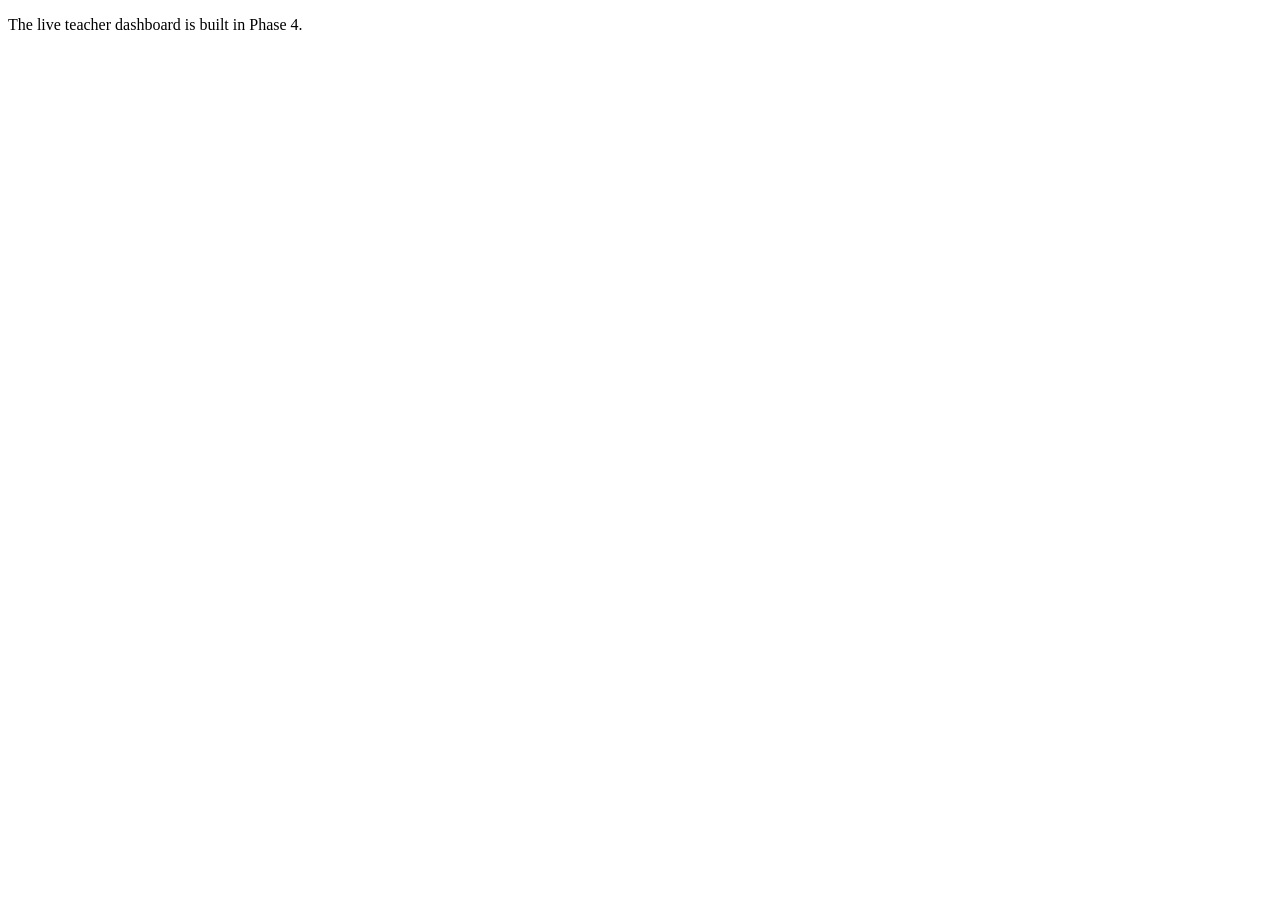
==== teacher/index.html @ 0dc0fe8e "Phase 0: port the Round 2 prototype into app/ and serve it with FastAPI Rules, paths and plan move t" ====
<!doctype html>
<html lang="en">
<head>
<meta charset="utf-8">
<meta name="viewport" content="width=device-width, initial-scale=1">
<title>OpenPath teacher view</title>
</head>
<body>
<p>The live teacher dashboard is built in Phase 4.</p>
</body>
</html>
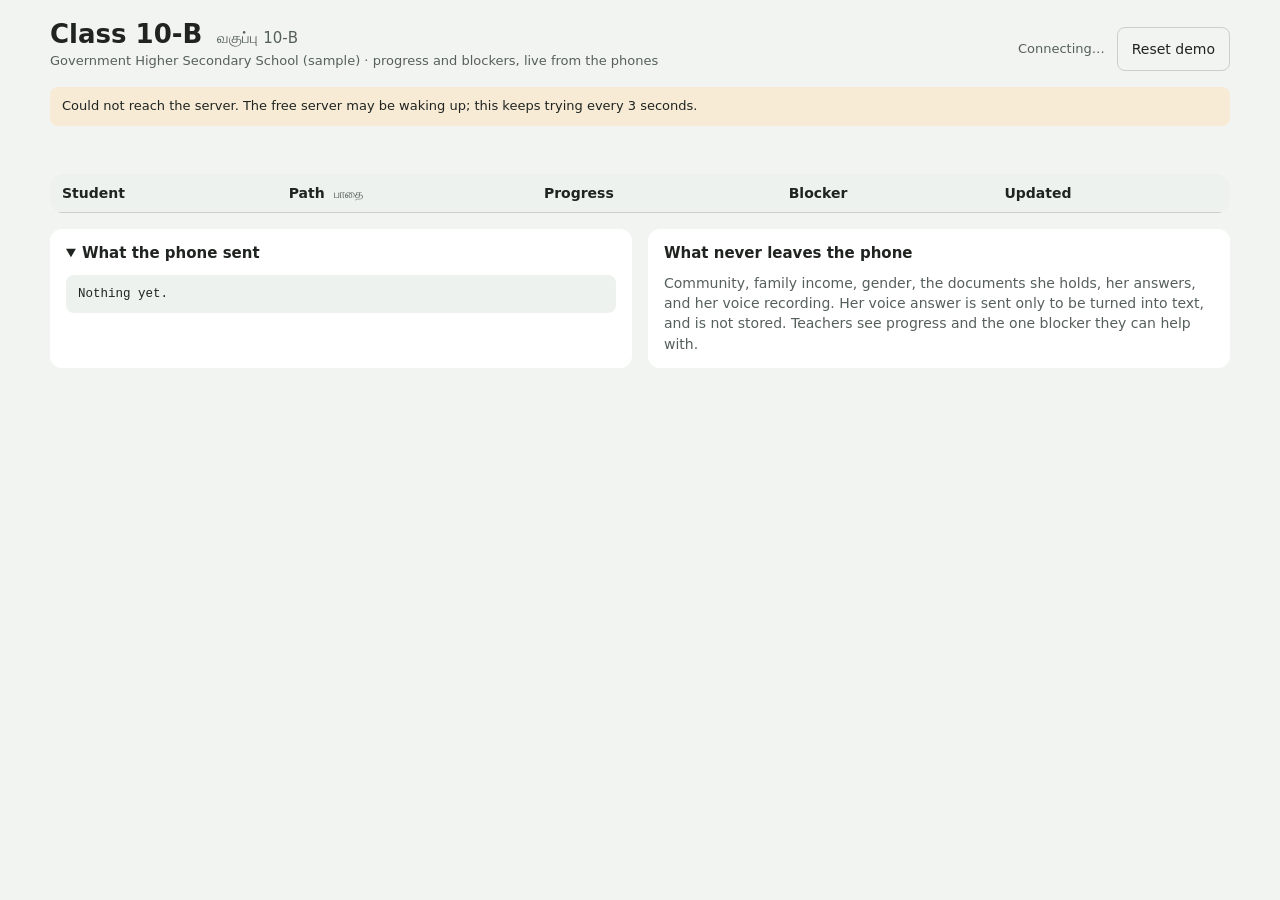
==== commit 84d366f0: "Phase 4: offline sync queue and the live teacher dashboard The phone queues progress snapshots (step" ====
--- a/teacher/index.html
+++ b/teacher/index.html
@@ -4,8 +4,42 @@
 <meta charset="utf-8">
 <meta name="viewport" content="width=device-width, initial-scale=1">
 <title>OpenPath teacher view</title>
+<meta name="description" content="Class 10-B progress, live from the students' phones. No community, income or gender.">
+<link rel="icon" href="/icons/icon-192.png" type="image/png">
+<link rel="stylesheet" href="teacher.css">
+<script src="teacher.js" defer></script>
 </head>
 <body>
-<p>The live teacher dashboard is built in Phase 4.</p>
+<main class="wrap">
+  <header class="head">
+    <div>
+      <h1>Class 10-B <span class="ta">வகுப்பு 10-B</span></h1>
+      <p class="note" id="school">Government Higher Secondary School (sample) · progress and blockers, live from the phones</p>
+    </div>
+    <div class="actions">
+      <span class="note" id="updated" aria-live="polite">Connecting…</span>
+      <button class="btn quiet" id="reset" type="button">Reset demo</button>
+    </div>
+  </header>
+  <p class="notice" id="notice" hidden></p>
+  <section class="figs" id="figs" aria-label="Summary"></section>
+  <p class="help" id="help"></p>
+  <div class="tbl-wrap">
+    <table>
+      <thead><tr><th>Student</th><th>Path <span class="ta">பாதை</span></th><th>Progress</th><th>Blocker</th><th>Updated</th></tr></thead>
+      <tbody id="rows"></tbody>
+    </table>
+  </div>
+  <section class="cols">
+    <details class="box" id="sent" open>
+      <summary>What the phone sent</summary>
+      <pre id="lastEvent">Nothing yet.</pre>
+    </details>
+    <div class="box">
+      <p class="box-h">What never leaves the phone</p>
+      <p class="never">Community, family income, gender, the documents she holds, her answers, and her voice recording. Her voice answer is sent only to be turned into text, and is not stored. Teachers see progress and the one blocker they can help with.</p>
+    </div>
+  </section>
+</main>
 </body>
 </html>
--- a/teacher/teacher.css
+++ b/teacher/teacher.css
@@ -0,0 +1,49 @@
+/* Teacher dashboard: the student app's tokens and flat look. */
+:root{
+  --bg:#f2f4f2; --surface:#ffffff; --ink:#1f2421; --muted:#56605b; --line:#c9d0cb; --tint:#eef2ef;
+  --green:#1e6b52; --on-green:#ffffff; --green-tint:#ddebe4; --ochre:#94580b; --ochre-tint:#f8ebd6; --no:#7f8682;
+  --font-ui:"Noto Sans Tamil","Nirmala UI","Latha","Segoe UI",system-ui,-apple-system,Roboto,Arial,sans-serif;
+  --font-mono:ui-monospace,"Cascadia Mono",Consolas,"Courier New",monospace;
+}
+@media (prefers-color-scheme: dark){
+  :root:not([data-theme="light"]){ --bg:#111513; --surface:#191f1c; --ink:#e7ece8; --muted:#a3ada7; --line:#36413b; --tint:#222a26;
+    --green:#66bd98; --on-green:#0f1a15; --green-tint:#1d3a2e; --ochre:#e3a556; --ochre-tint:#3a2b16; --no:#838b86; color-scheme:dark }
+}
+:root[data-theme="dark"]{ --bg:#111513; --surface:#191f1c; --ink:#e7ece8; --muted:#a3ada7; --line:#36413b; --tint:#222a26;
+  --green:#66bd98; --on-green:#0f1a15; --green-tint:#1d3a2e; --ochre:#e3a556; --ochre-tint:#3a2b16; --no:#838b86; color-scheme:dark }
+[hidden]{display:none!important}
+body{margin:0;background:var(--bg);color:var(--ink);font-family:var(--font-ui);font-size:15px;line-height:1.45}
+.wrap{max-width:1180px;margin:0 auto;padding:20px max(16px,env(safe-area-inset-left,0px)) 40px;display:flex;flex-direction:column;gap:16px}
+.head{display:flex;flex-wrap:wrap;justify-content:space-between;align-items:flex-end;gap:8px 16px}
+h1{margin:0;font-size:26px;line-height:1.15}
+h1 .ta{font-size:15px;font-weight:500;color:var(--muted);margin-left:6px}
+.note{margin:2px 0 0;color:var(--muted);font-size:13px}
+.actions{display:flex;align-items:center;gap:12px;flex-wrap:wrap}
+.btn{min-height:44px;padding:7px 14px;border-radius:8px;border:1px solid var(--line);background:transparent;color:var(--ink);font:inherit;font-size:14px;cursor:pointer}
+.btn:focus-visible{outline:2px solid var(--green);outline-offset:2px}
+.notice{margin:0;padding:10px 12px;border-radius:8px;background:var(--ochre-tint);color:var(--ink);font-size:13px}
+.figs{display:flex;flex-wrap:wrap;gap:8px 28px}
+.fig{display:flex;flex-direction:column}
+.fig b{font-size:26px;font-variant-numeric:tabular-nums;line-height:1.1}
+.fig span{font-size:13px;color:var(--muted)}
+.fig.warn b{color:var(--ochre)}
+.help{margin:0;font-size:14px}
+.tbl-wrap{overflow-x:auto;background:var(--surface);border-radius:12px}
+table{width:100%;border-collapse:collapse;font-size:14px}
+th,td{text-align:left;padding:9px 12px;border-bottom:1px solid var(--line);vertical-align:top}
+th{background:var(--tint);font-weight:700;white-space:nowrap}
+th .ta{font-weight:500;color:var(--muted);font-size:12px;margin-left:4px}
+tr:last-child td{border-bottom:0}
+td .ta{display:block;font-size:12px;color:var(--muted)}
+td.blk{color:var(--ochre);font-weight:600}
+td.time{font-variant-numeric:tabular-nums;color:var(--muted);white-space:nowrap}
+tr.live td{background:var(--green-tint);transition:background-color 1.2s ease-out}
+tr.live.flash td{background:var(--ochre-tint);transition:none}
+@media (prefers-reduced-motion: reduce){ tr.live td{transition:none} }
+.livetag{font-weight:600;color:var(--green);margin-left:6px}
+.cols{display:grid;grid-template-columns:repeat(auto-fit,minmax(280px,1fr));gap:16px}
+.box{background:var(--surface);border-radius:12px;padding:14px 16px}
+.box summary,.box-h{margin:0;font-weight:700;cursor:pointer}
+.box-h{cursor:default}
+pre{margin:10px 0 0;font-family:var(--font-mono);font-size:12.5px;line-height:1.5;background:var(--tint);padding:10px 12px;border-radius:8px;overflow-x:auto}
+.never{margin:8px 0 0;font-size:14px;color:var(--muted)}
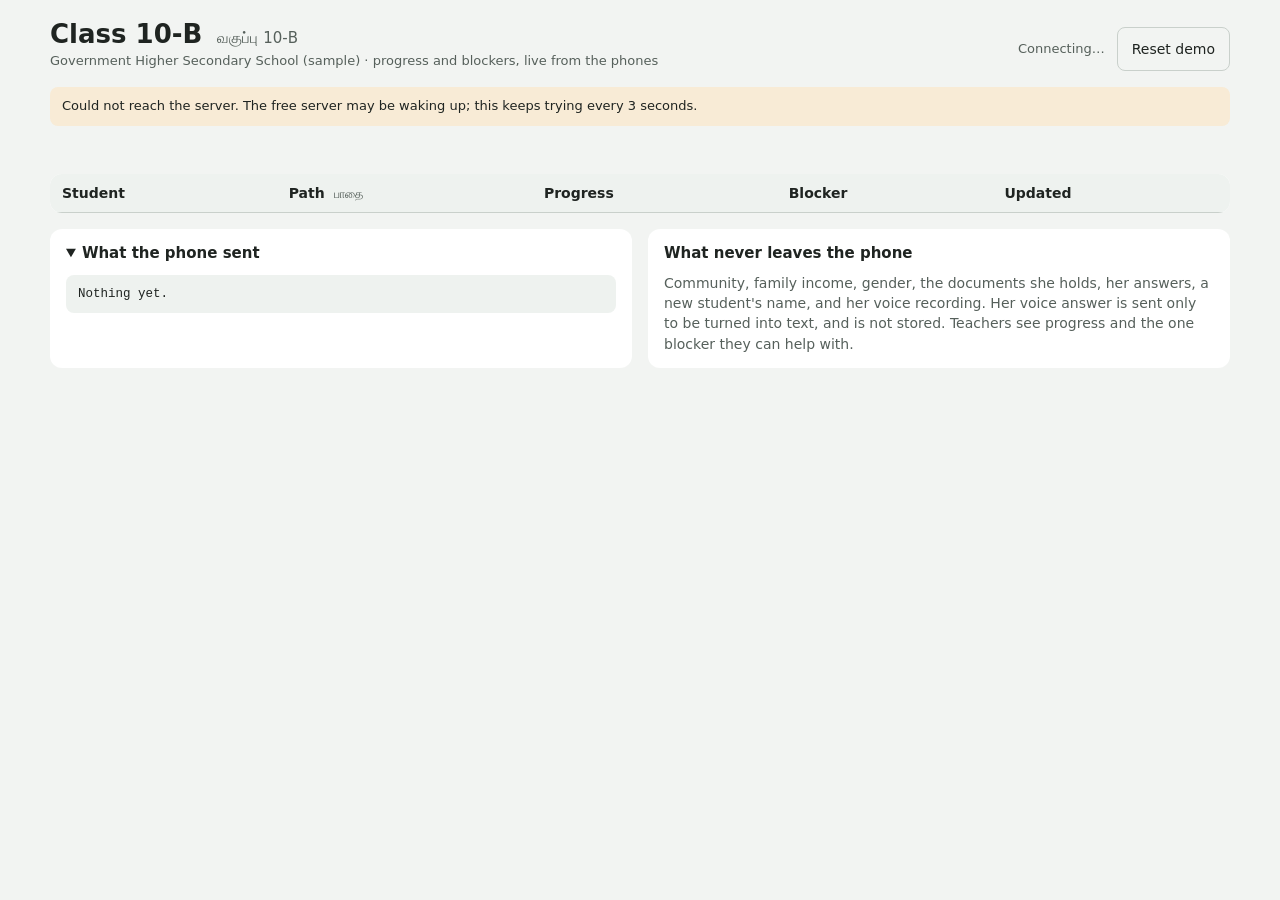
==== commit 82be989c: "Sync new students to the teacher view, and resend faster when the net returns A student new to the p" ====
--- a/teacher/index.html
+++ b/teacher/index.html
@@ -37,7 +37,7 @@
     </details>
     <div class="box">
       <p class="box-h">What never leaves the phone</p>
-      <p class="never">Community, family income, gender, the documents she holds, her answers, and her voice recording. Her voice answer is sent only to be turned into text, and is not stored. Teachers see progress and the one blocker they can help with.</p>
+      <p class="never">Community, family income, gender, the documents she holds, her answers, a new student's name, and her voice recording. Her voice answer is sent only to be turned into text, and is not stored. Teachers see progress and the one blocker they can help with.</p>
     </div>
   </section>
 </main>
--- a/teacher/teacher.css
+++ b/teacher/teacher.css
@@ -41,6 +41,7 @@
 tr.live.flash td{background:var(--ochre-tint);transition:none}
 @media (prefers-reduced-motion: reduce){ tr.live td{transition:none} }
 .livetag{font-weight:600;color:var(--green);margin-left:6px}
+.newtag{font-weight:600;color:var(--ochre);margin-left:6px}
 .cols{display:grid;grid-template-columns:repeat(auto-fit,minmax(280px,1fr));gap:16px}
 .box{background:var(--surface);border-radius:12px;padding:14px 16px}
 .box summary,.box-h{margin:0;font-weight:700;cursor:pointer}
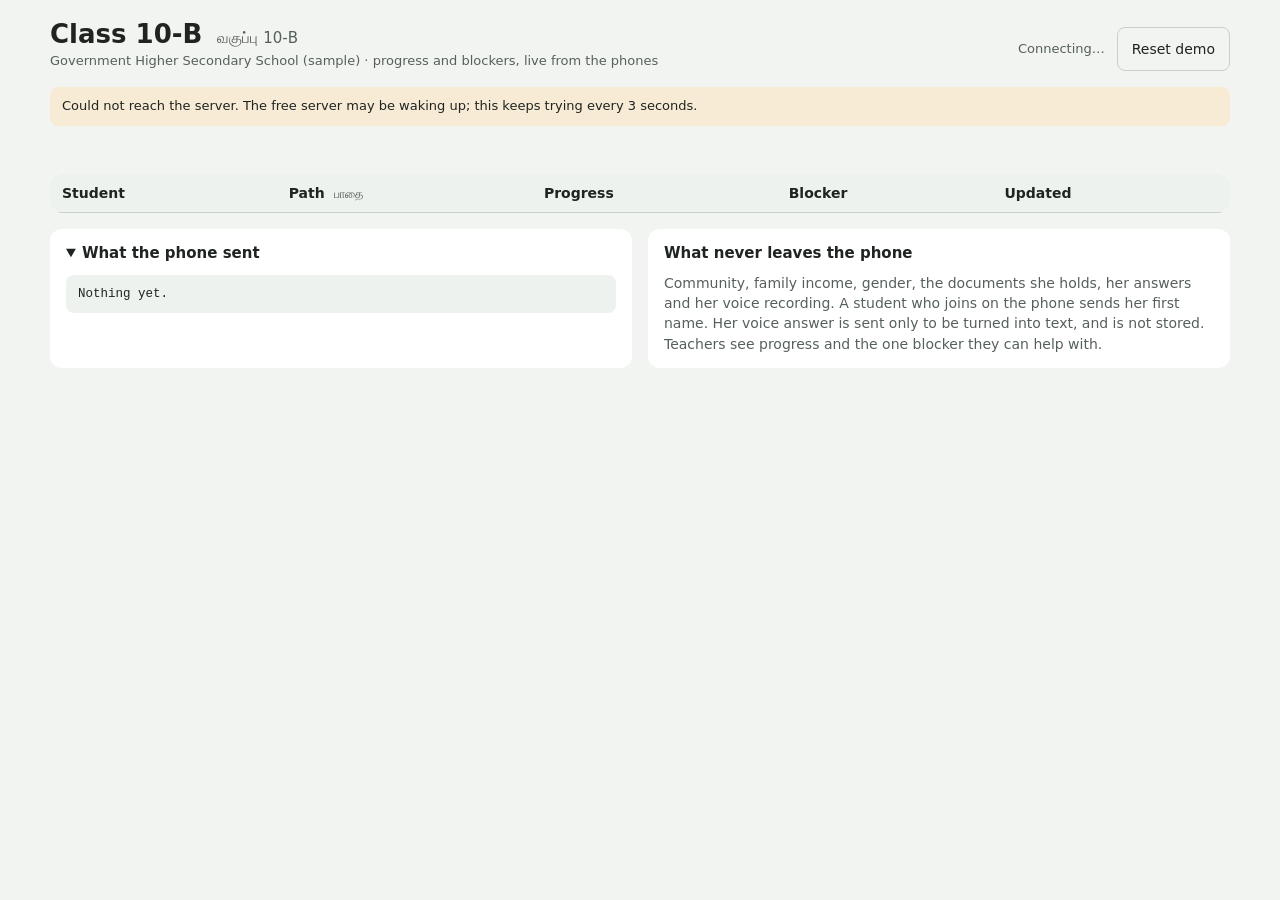
==== commit 14dd200e: "Show a new student's first name on the teacher page Madhav's decision: a student who joins on the ph" ====
--- a/teacher/index.html
+++ b/teacher/index.html
@@ -37,7 +37,7 @@
     </details>
     <div class="box">
       <p class="box-h">What never leaves the phone</p>
-      <p class="never">Community, family income, gender, the documents she holds, her answers, a new student's name, and her voice recording. Her voice answer is sent only to be turned into text, and is not stored. Teachers see progress and the one blocker they can help with.</p>
+      <p class="never">Community, family income, gender, the documents she holds, her answers and her voice recording. A student who joins on the phone sends her first name. Her voice answer is sent only to be turned into text, and is not stored. Teachers see progress and the one blocker they can help with.</p>
     </div>
   </section>
 </main>
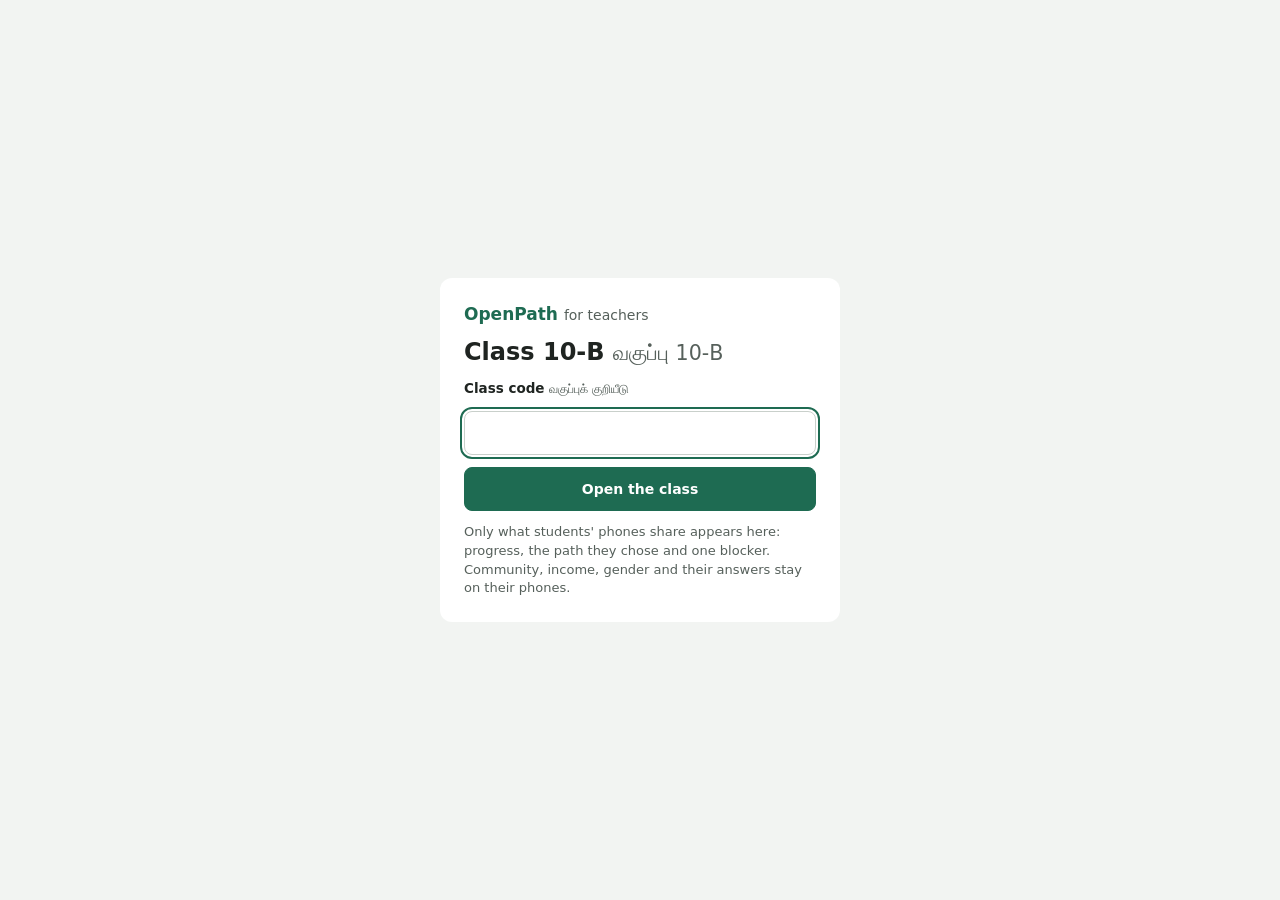
==== commit e960e9c5: "Teacher workspace and Ask OpenPath The teacher page becomes a workspace behind a class code (TEACHER" ====
--- a/teacher/index.html
+++ b/teacher/index.html
@@ -3,43 +3,81 @@
 <head>
 <meta charset="utf-8">
 <meta name="viewport" content="width=device-width, initial-scale=1">
-<title>OpenPath teacher view</title>
-<meta name="description" content="Class 10-B progress, live from the students' phones. No community, income or gender.">
+<title>OpenPath for teachers</title>
+<meta name="description" content="Class 10-B: who chose a path, who needs help and what to do this week. Only what students' phones share.">
+<meta name="theme-color" content="#1e6b52">
 <link rel="icon" href="/icons/icon-192.png" type="image/png">
 <link rel="stylesheet" href="teacher.css">
 <script src="teacher.js" defer></script>
 </head>
 <body>
-<main class="wrap">
-  <header class="head">
-    <div>
-      <h1>Class 10-B <span class="ta">வகுப்பு 10-B</span></h1>
-      <p class="note" id="school">Government Higher Secondary School (sample) · progress and blockers, live from the phones</p>
+
+<div id="signin" class="signin" hidden>
+  <form id="signinForm" class="signin-box">
+    <p class="brand">OpenPath <span>for teachers</span></p>
+    <h1>Class 10-B <span class="ta">வகுப்பு 10-B</span></h1>
+    <label class="label" for="code">Class code <span class="ta">வகுப்புக் குறியீடு</span></label>
+    <input id="code" class="inp" inputmode="numeric" autocomplete="off" required>
+    <p class="warn" id="signinMsg" role="alert" hidden></p>
+    <button class="btn primary" type="submit">Open the class</button>
+    <p class="note">Only what students' phones share appears here: progress, the path they chose and one blocker. Community, income, gender and their answers stay on their phones.</p>
+  </form>
+</div>
+
+<div id="app" hidden>
+  <header class="top">
+    <div class="top-left">
+      <p class="brand">OpenPath <span>for teachers</span></p>
+      <p class="cls"><b>Class 10-B</b> <span class="ta">வகுப்பு 10-B</span> · <span id="school">Government Higher Secondary School (sample)</span></p>
     </div>
-    <div class="actions">
-      <span class="note" id="updated" aria-live="polite">Connecting…</span>
+    <div class="top-right">
+      <span id="updated" class="muted" aria-live="polite">Connecting…</span>
       <button class="btn quiet" id="reset" type="button">Reset demo</button>
+      <button class="btn quiet" id="signout" type="button">Sign out</button>
     </div>
   </header>
-  <p class="notice" id="notice" hidden></p>
-  <section class="figs" id="figs" aria-label="Summary"></section>
-  <p class="help" id="help"></p>
-  <div class="tbl-wrap">
-    <table>
-      <thead><tr><th>Student</th><th>Path <span class="ta">பாதை</span></th><th>Progress</th><th>Blocker</th><th>Updated</th></tr></thead>
-      <tbody id="rows"></tbody>
-    </table>
-  </div>
-  <section class="cols">
-    <details class="box" id="sent" open>
-      <summary>What the phone sent</summary>
-      <pre id="lastEvent">Nothing yet.</pre>
-    </details>
-    <div class="box">
-      <p class="box-h">What never leaves the phone</p>
-      <p class="never">Community, family income, gender, the documents she holds, her answers and her voice recording. A student who joins on the phone sends her first name. Her voice answer is sent only to be turned into text, and is not stored. Teachers see progress and the one blocker they can help with.</p>
-    </div>
-  </section>
-</main>
+  <p class="notice" id="notice" role="status" hidden></p>
+
+  <nav class="tabs" role="tablist" aria-label="Sections">
+    <button role="tab" id="t-overview" data-tab="overview" aria-selected="true">Overview <span class="ta">சுருக்கம்</span></button>
+    <button role="tab" id="t-students" data-tab="students" aria-selected="false">Students <span class="ta">மாணவர்கள்</span></button>
+    <button role="tab" id="t-actions" data-tab="actions" aria-selected="false">Actions <span class="ta">செய்ய வேண்டியவை</span></button>
+    <button role="tab" id="t-ask" data-tab="ask" aria-selected="false">Ask OpenPath <span class="ta">கேள்</span></button>
+  </nav>
+
+  <main>
+    <section id="v-overview" class="view" role="tabpanel" aria-labelledby="t-overview"></section>
+
+    <section id="v-students" class="view" role="tabpanel" aria-labelledby="t-students" hidden>
+      <div class="toolbar">
+        <input id="search" class="inp" type="search" placeholder="Search a name or roll number" aria-label="Search students">
+        <div class="seg" id="filters" role="group" aria-label="Show"></div>
+        <label class="sortlabel">Sort <select id="sort" class="inp">
+          <option value="roll">Roll number</option><option value="name">Name</option><option value="progress">Progress</option><option value="active">Last active</option>
+        </select></label>
+      </div>
+      <div id="studentList"></div>
+    </section>
+
+    <section id="v-actions" class="view" role="tabpanel" aria-labelledby="t-actions" hidden></section>
+
+    <section id="v-ask" class="view" role="tabpanel" aria-labelledby="t-ask" hidden>
+      <div class="ask">
+        <p class="note">Ask about your class, documents or schemes. Answers use only what phones share and the scheme notes. OpenPath never decides who is eligible; each student's phone checks that.</p>
+        <div class="suggest" id="suggest"></div>
+        <div id="chat" class="chat" aria-live="polite"></div>
+        <form id="askForm" class="askbar">
+          <select id="askLang" class="inp" aria-label="Answer language"><option value="en">English</option><option value="ta">தமிழ்</option></select>
+          <input id="askInput" class="inp" maxlength="500" autocomplete="off" placeholder="For example: who needs help this week?" aria-label="Your question">
+          <button class="btn primary" type="submit">Ask</button>
+        </form>
+      </div>
+    </section>
+  </main>
+
+  <div id="drawerBg" class="drawer-bg" hidden></div>
+  <aside id="drawer" class="drawer" role="dialog" aria-modal="true" aria-label="Student" hidden></aside>
+</div>
+<div id="toast" class="toast" role="status" hidden></div>
 </body>
 </html>
--- a/teacher/teacher.css
+++ b/teacher/teacher.css
@@ -1,4 +1,4 @@
-/* Teacher dashboard: the student app's tokens and flat look. */
+/* OpenPath for teachers: the student app's tokens and flat look. Plain words for status, no badges or gradients. */
 :root{
   --bg:#f2f4f2; --surface:#ffffff; --ink:#1f2421; --muted:#56605b; --line:#c9d0cb; --tint:#eef2ef;
   --green:#1e6b52; --on-green:#ffffff; --green-tint:#ddebe4; --ochre:#94580b; --ochre-tint:#f8ebd6; --no:#7f8682;
@@ -11,40 +11,153 @@
 }
 :root[data-theme="dark"]{ --bg:#111513; --surface:#191f1c; --ink:#e7ece8; --muted:#a3ada7; --line:#36413b; --tint:#222a26;
   --green:#66bd98; --on-green:#0f1a15; --green-tint:#1d3a2e; --ochre:#e3a556; --ochre-tint:#3a2b16; --no:#838b86; color-scheme:dark }
+
 [hidden]{display:none!important}
+*{box-sizing:border-box}
 body{margin:0;background:var(--bg);color:var(--ink);font-family:var(--font-ui);font-size:15px;line-height:1.45}
-.wrap{max-width:1180px;margin:0 auto;padding:20px max(16px,env(safe-area-inset-left,0px)) 40px;display:flex;flex-direction:column;gap:16px}
-.head{display:flex;flex-wrap:wrap;justify-content:space-between;align-items:flex-end;gap:8px 16px}
-h1{margin:0;font-size:26px;line-height:1.15}
-h1 .ta{font-size:15px;font-weight:500;color:var(--muted);margin-left:6px}
-.note{margin:2px 0 0;color:var(--muted);font-size:13px}
-.actions{display:flex;align-items:center;gap:12px;flex-wrap:wrap}
-.btn{min-height:44px;padding:7px 14px;border-radius:8px;border:1px solid var(--line);background:transparent;color:var(--ink);font:inherit;font-size:14px;cursor:pointer}
-.btn:focus-visible{outline:2px solid var(--green);outline-offset:2px}
-.notice{margin:0;padding:10px 12px;border-radius:8px;background:var(--ochre-tint);color:var(--ink);font-size:13px}
-.figs{display:flex;flex-wrap:wrap;gap:8px 28px}
-.fig{display:flex;flex-direction:column}
-.fig b{font-size:26px;font-variant-numeric:tabular-nums;line-height:1.1}
+button{font:inherit;color:inherit;cursor:pointer}
+a{color:var(--green)}
+:focus-visible{outline:2px solid var(--green);outline-offset:2px}
+h1,h2,h3{margin:0;line-height:1.2}
+h2{font-size:17px}
+h3{font-size:14px;color:var(--muted);font-weight:700}
+p{margin:0}
+.ta{font-weight:400;color:var(--muted);font-size:.86em}
+.muted,.note{color:var(--muted)}
+.note{font-size:13px}
+.small{font-size:12px;color:var(--muted)}
+.warn{color:var(--ochre);font-weight:600}
+.label{font-size:13.5px;font-weight:600}
+.inp{min-height:44px;padding:8px 10px;border:1px solid var(--line);border-radius:8px;background:var(--surface);color:var(--ink);font:inherit}
+.btn{display:inline-flex;align-items:center;justify-content:center;gap:6px;min-height:44px;padding:8px 14px;border-radius:8px;border:1px solid var(--line);background:transparent;color:var(--ink);font-size:14px;white-space:nowrap}
+.btn.primary{background:var(--green);border-color:var(--green);color:var(--on-green);font-weight:600}
+.btn.link{border:0;padding:0 2px;min-height:32px;color:var(--green);text-decoration:underline;text-underline-offset:3px}
+
+/* sign-in */
+.signin{min-height:100vh;display:grid;place-items:center;padding:16px}
+.signin-box{width:100%;max-width:400px;background:var(--surface);border-radius:12px;padding:24px;display:flex;flex-direction:column;gap:12px}
+.signin-box h1{font-size:24px}
+.brand{font-weight:700;color:var(--green);font-size:17px}
+.brand span{color:var(--muted);font-weight:500;font-size:14px}
+
+/* frame */
+.top{display:flex;flex-wrap:wrap;justify-content:space-between;align-items:center;gap:8px 16px;padding:14px max(16px,calc((100vw - 1180px)/2)) 10px;background:var(--surface)}
+.top-left{display:flex;flex-direction:column;gap:2px}
+.cls{font-size:14px}
+.top-right{display:flex;align-items:center;gap:10px;flex-wrap:wrap}
+.notice{margin:0;padding:10px max(16px,calc((100vw - 1180px)/2));background:var(--ochre-tint);font-size:13px}
+.tabs{display:flex;gap:4px;overflow-x:auto;padding:0 max(16px,calc((100vw - 1180px)/2));background:var(--surface);border-bottom:1px solid var(--line)}
+.tabs button{border:0;background:none;padding:12px 12px;min-height:48px;border-bottom:2px solid transparent;color:var(--muted);white-space:nowrap}
+.tabs button[aria-selected="true"]{color:var(--ink);font-weight:700;border-bottom-color:var(--green)}
+main{max-width:1180px;margin:0 auto;padding:18px 16px 48px}
+.view{display:flex;flex-direction:column;gap:16px}
+.box{background:var(--surface);border-radius:12px;padding:16px;display:flex;flex-direction:column;gap:10px;min-width:0}
+.box-head{display:flex;justify-content:space-between;align-items:baseline;gap:8px}
+.grid2{display:grid;grid-template-columns:repeat(2,minmax(0,1fr));gap:16px}
+@media (max-width:900px){.grid2{grid-template-columns:minmax(0,1fr)}}
+
+/* overview */
+.figs{display:grid;grid-template-columns:repeat(4,minmax(0,1fr));gap:12px}
+@media (max-width:760px){.figs{grid-template-columns:repeat(2,minmax(0,1fr))}}
+.fig{background:var(--surface);border-radius:12px;padding:14px 16px;display:flex;flex-direction:column;gap:2px}
+.fig b{font-size:28px;line-height:1.1;font-variant-numeric:tabular-nums}
 .fig span{font-size:13px;color:var(--muted)}
-.fig.warn b{color:var(--ochre)}
-.help{margin:0;font-size:14px}
-.tbl-wrap{overflow-x:auto;background:var(--surface);border-radius:12px}
+.fig.alert b{color:var(--ochre)}
+.tb{display:block}
+.group{display:flex;flex-direction:column;gap:4px;padding:10px 0;border-top:1px solid var(--tint)}
+.group:first-of-type{border-top:0;padding-top:0}
+.group .who{font-size:13px;color:var(--muted)}
+.feed{list-style:none;margin:0;padding:0;display:flex;flex-direction:column;gap:8px}
+.feed li{display:flex;gap:10px;align-items:baseline;font-size:14px}
+.feed time{font-variant-numeric:tabular-nums;color:var(--muted);font-size:12px;min-width:44px}
+.bars{list-style:none;margin:0;padding:0;display:flex;flex-direction:column;gap:8px}
+.bars li{display:grid;grid-template-columns:minmax(0,180px) minmax(0,1fr) 28px;gap:10px;align-items:center;font-size:14px}
+.barline{height:8px;border-radius:4px;background:var(--tint);overflow:hidden}
+.barline i{display:block;height:100%;background:var(--green)}
+.dl{list-style:none;margin:0;padding:0;display:flex;flex-direction:column;gap:8px;font-size:14px}
+.dl li{display:flex;justify-content:space-between;gap:12px}
+.dl li > span:last-child:not(:first-child){color:var(--muted);white-space:nowrap}
+.cols{display:grid;grid-template-columns:repeat(auto-fit,minmax(280px,1fr));gap:16px}
+pre{margin:0;font-family:var(--font-mono);font-size:12.5px;line-height:1.5;background:var(--tint);padding:10px 12px;border-radius:8px;overflow-x:auto;white-space:pre-wrap}
+details summary{cursor:pointer;font-weight:700}
+
+/* students */
+.toolbar{display:flex;flex-wrap:wrap;gap:10px;align-items:center}
+.toolbar #search{flex:1 1 240px}
+.seg{display:flex;flex-wrap:wrap;gap:6px}
+.seg button{min-height:44px;padding:6px 12px;border:0;border-radius:8px;background:var(--surface);font-size:13.5px}
+.seg button[aria-pressed="true"]{background:var(--green);color:var(--on-green);font-weight:600}
+.sortlabel{display:flex;align-items:center;gap:6px;font-size:13px;color:var(--muted)}
+.tbl{background:var(--surface);border-radius:12px;overflow:hidden}
 table{width:100%;border-collapse:collapse;font-size:14px}
-th,td{text-align:left;padding:9px 12px;border-bottom:1px solid var(--line);vertical-align:top}
-th{background:var(--tint);font-weight:700;white-space:nowrap}
-th .ta{font-weight:500;color:var(--muted);font-size:12px;margin-left:4px}
+th,td{text-align:left;padding:10px 12px;border-bottom:1px solid var(--line);vertical-align:top}
+th{background:var(--tint);font-weight:700;white-space:nowrap;font-size:13px}
+tbody tr{cursor:pointer}
+tbody tr:hover td{background:var(--tint)}
 tr:last-child td{border-bottom:0}
-td .ta{display:block;font-size:12px;color:var(--muted)}
-td.blk{color:var(--ochre);font-weight:600}
-td.time{font-variant-numeric:tabular-nums;color:var(--muted);white-space:nowrap}
+td .ta{display:block;font-size:12px}
 tr.live td{background:var(--green-tint);transition:background-color 1.2s ease-out}
 tr.live.flash td{background:var(--ochre-tint);transition:none}
 @media (prefers-reduced-motion: reduce){ tr.live td{transition:none} }
-.livetag{font-weight:600;color:var(--green);margin-left:6px}
-.newtag{font-weight:600;color:var(--ochre);margin-left:6px}
-.cols{display:grid;grid-template-columns:repeat(auto-fit,minmax(280px,1fr));gap:16px}
-.box{background:var(--surface);border-radius:12px;padding:14px 16px}
-.box summary,.box-h{margin:0;font-weight:700;cursor:pointer}
-.box-h{cursor:default}
-pre{margin:10px 0 0;font-family:var(--font-mono);font-size:12.5px;line-height:1.5;background:var(--tint);padding:10px 12px;border-radius:8px;overflow-x:auto}
-.never{margin:8px 0 0;font-size:14px;color:var(--muted)}
+.tag-live{font-weight:600;color:var(--green);margin-left:6px;font-size:13px}
+.tag-new{font-weight:600;color:var(--ochre);margin-left:6px;font-size:13px}
+.prog{display:flex;align-items:center;gap:8px;min-width:120px}
+.prog .barline{flex:1}
+.st{font-weight:700;font-size:13.5px}
+.st-on_track,.st-done{color:var(--green)}
+.st-needs_help,.st-inactive{color:var(--ochre)}
+.st-not_started{color:var(--muted)}
+td.blk{color:var(--ochre);font-weight:600}
+td.time{white-space:nowrap;color:var(--muted)}
+.empty{padding:24px;text-align:center;color:var(--muted)}
+@media (max-width:760px){
+  table,thead,tbody,tr,td{display:block}
+  thead{display:none}
+  tbody tr{display:grid;grid-template-columns:1fr auto;gap:2px 10px;padding:12px;border-bottom:1px solid var(--line)}
+  tbody td{border:0;padding:0}
+  td.c-path{grid-column:1 / -1}
+  td.c-prog{grid-column:1 / -1}
+}
+
+/* drawer */
+.drawer-bg{position:fixed;inset:0;background:rgba(15,20,18,.45);z-index:20}
+.drawer{position:fixed;top:0;right:0;bottom:0;width:min(480px,100vw);background:var(--surface);z-index:21;overflow-y:auto;padding:18px 18px 40px;display:flex;flex-direction:column;gap:16px}
+.drawer header{display:flex;justify-content:space-between;align-items:flex-start;gap:10px}
+.drawer h2{font-size:22px}
+.drawer section{display:flex;flex-direction:column;gap:6px}
+.weeks{list-style:none;margin:0;padding:0;display:flex;flex-direction:column;gap:6px}
+.weeks li{display:grid;grid-template-columns:64px minmax(0,1fr) 40px;gap:10px;align-items:center;font-size:14px}
+.next{background:var(--tint);border-radius:8px;padding:10px 12px}
+.help{background:var(--ochre-tint);border-radius:8px;padding:10px 12px;display:flex;flex-direction:column;gap:6px}
+.hist{list-style:none;margin:0;padding:0;display:flex;flex-direction:column;gap:6px;font-size:14px}
+.hist time{color:var(--muted);font-size:12px;margin-right:8px}
+.shares{margin:0;padding-left:18px;font-size:14px}
+
+/* actions */
+.action h2 .ta{display:block;margin-top:2px}
+.names{list-style:none;margin:0;padding:0;display:flex;flex-wrap:wrap;gap:6px 14px}
+.row{display:flex;gap:8px;flex-wrap:wrap;align-items:center}
+
+/* ask */
+.ask{display:flex;flex-direction:column;gap:14px;max-width:860px}
+.suggest{display:flex;flex-wrap:wrap;gap:8px}
+.suggest button{min-height:44px;padding:8px 12px;border:0;border-radius:8px;background:var(--surface);font-size:14px;text-align:left}
+.suggest button:hover{background:var(--green-tint)}
+.a .suggest button{background:var(--tint)}
+.chat{display:flex;flex-direction:column;gap:12px}
+.q{align-self:flex-end;max-width:85%;background:var(--green-tint);border-radius:10px;padding:10px 12px}
+.a{align-self:flex-start;max-width:95%;background:var(--surface);border-radius:10px;padding:12px 14px;display:flex;flex-direction:column;gap:8px}
+.a .text{white-space:pre-wrap}
+.a .meta{font-size:12.5px;color:var(--muted)}
+.askbar{display:flex;gap:8px;position:sticky;bottom:0;background:var(--bg);padding:8px 0}
+.askbar #askInput{flex:1;min-width:0}
+@media (max-width:520px){.askbar{flex-wrap:wrap}.askbar #askLang{flex:0 0 auto}}
+
+.toast{position:fixed;left:50%;bottom:24px;transform:translateX(-50%);background:var(--ink);color:var(--bg);padding:10px 14px;border-radius:10px;font-size:13px;z-index:30;max-width:min(92vw,440px)}
+
+@media print{
+  body.printing *{visibility:hidden}
+  body.printing .print-me, body.printing .print-me *{visibility:visible}
+  body.printing .print-me{position:absolute;left:0;top:0;width:100%}
+  body.printing .print-me button, body.printing .print-me details{display:none}
+}
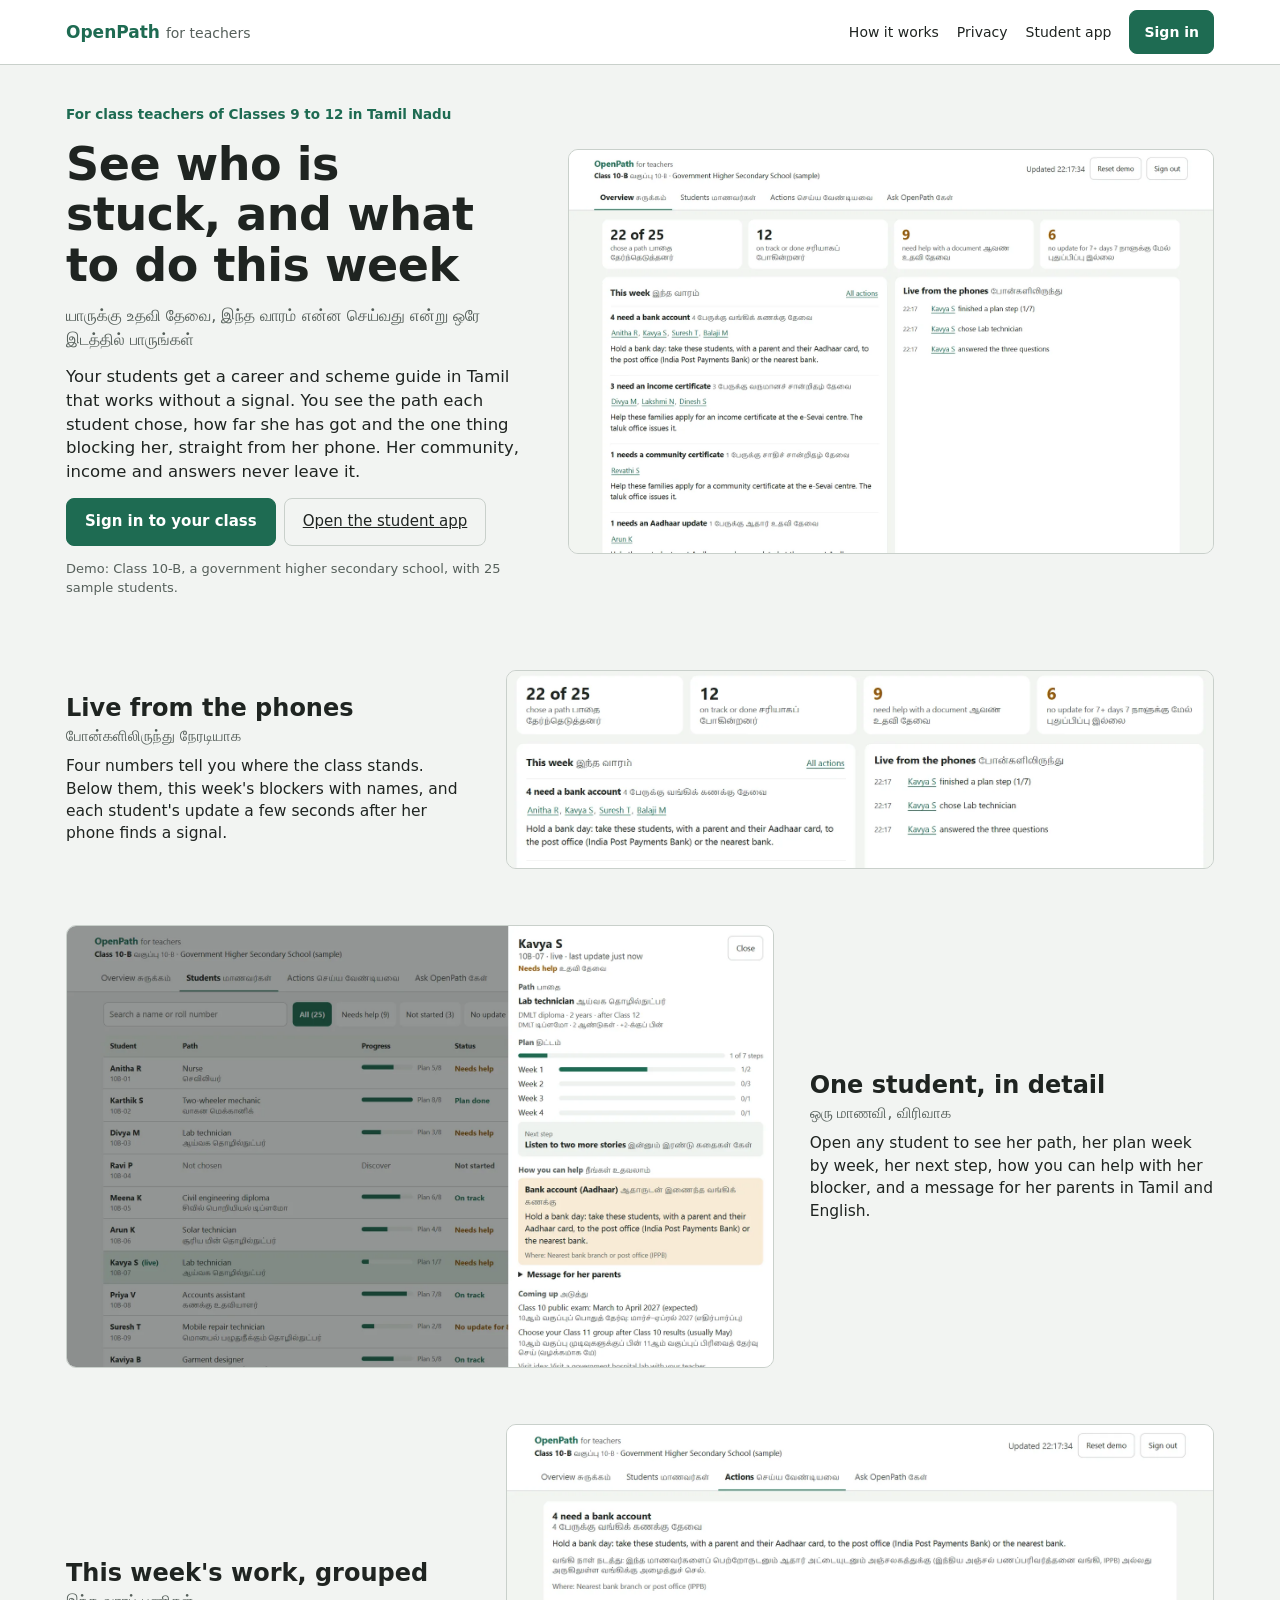
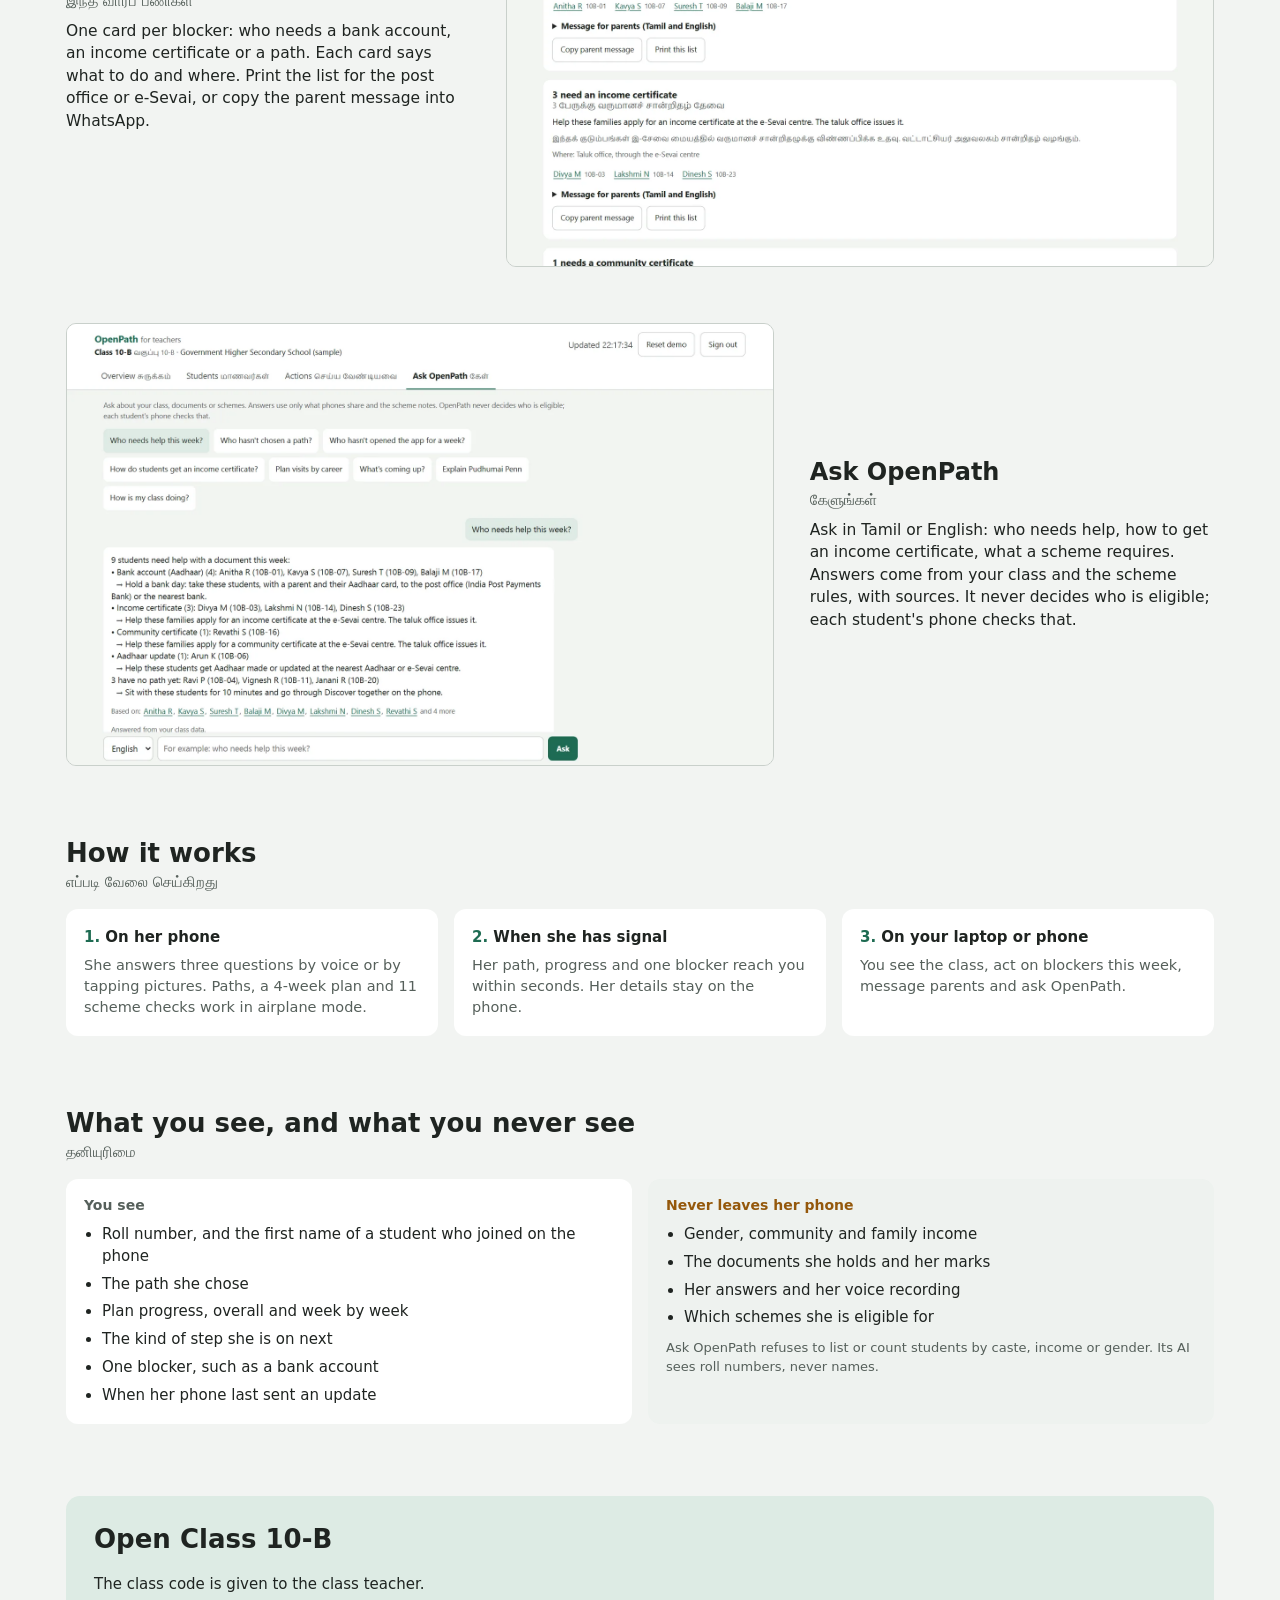
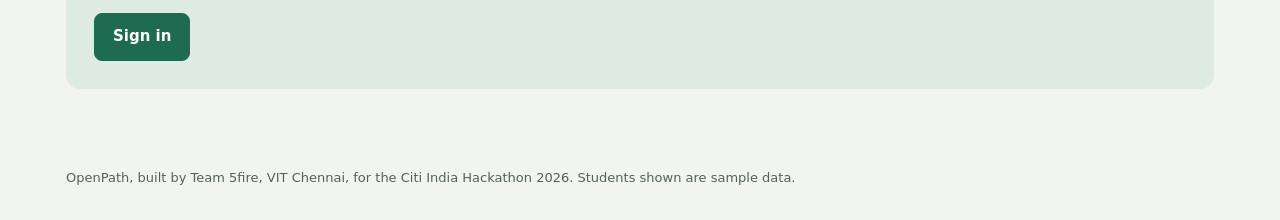
==== commit 01113316: "Teacher home page with Sign in /teacher now opens on a home page for teachers instead of a bare code" ====
--- a/teacher/index.html
+++ b/teacher/index.html
@@ -12,15 +12,127 @@
 </head>
 <body>
 
-<div id="signin" class="signin" hidden>
+<div id="home" class="home" hidden>
+  <header class="hnav">
+    <div class="hnav-in">
+      <a class="brand" href="/teacher/">OpenPath <span>for teachers</span></a>
+      <nav class="hlinks" aria-label="Home page">
+        <a href="#how">How it works</a>
+        <a href="#privacy">Privacy</a>
+        <a href="/" target="_blank" rel="noopener">Student app</a>
+        <button class="btn primary" type="button" data-signin>Sign in</button>
+      </nav>
+    </div>
+  </header>
+
+  <main class="hmain">
+    <section class="hero">
+      <div class="hero-text">
+        <p class="kicker">For class teachers of Classes 9 to 12 in Tamil Nadu</p>
+        <h1>See who is stuck, and what to do this week</h1>
+        <p class="ta-line">யாருக்கு உதவி தேவை, இந்த வாரம் என்ன செய்வது என்று ஒரே இடத்தில் பாருங்கள்</p>
+        <p class="lede">Your students get a career and scheme guide in Tamil that works without a signal. You see the path each student chose, how far she has got and the one thing blocking her, straight from her phone. Her community, income and answers never leave it.</p>
+        <div class="row">
+          <button class="btn primary big" type="button" data-signin>Sign in to your class</button>
+          <a class="btn big" href="/" target="_blank" rel="noopener">Open the student app</a>
+        </div>
+        <p class="note">Demo: Class 10-B, a government higher secondary school, with 25 sample students.</p>
+      </div>
+      <figure class="shot hero-shot"><img src="img/overview.webp" width="1600" height="1000" alt="The teacher's overview for Class 10-B: 22 of 25 chose a path, 9 need help with a document, this week's blockers with names, and updates arriving live from students' phones."></figure>
+    </section>
+
+    <section class="features" aria-label="What you can do">
+      <article class="feature">
+        <div class="ftext">
+          <h2>Live from the phones <span class="ta">போன்களிலிருந்து நேரடியாக</span></h2>
+          <p>Four numbers tell you where the class stands. Below them, this week's blockers with names, and each student's update a few seconds after her phone finds a signal.</p>
+        </div>
+        <figure class="shot"><img src="img/overview-live.webp" width="1600" height="447" loading="lazy" alt="The four figures, this week's bank-account and income-certificate blockers with names, and Kavya S's updates arriving live."></figure>
+      </article>
+      <article class="feature flip">
+        <div class="ftext">
+          <h2>One student, in detail <span class="ta">ஒரு மாணவி, விரிவாக</span></h2>
+          <p>Open any student to see her path, her plan week by week, her next step, how you can help with her blocker, and a message for her parents in Tamil and English.</p>
+        </div>
+        <figure class="shot"><img src="img/student.webp" width="1600" height="1000" loading="lazy" alt="Kavya S, Lab technician: plan 1 of 7 steps, next step, and how to help with a bank account."></figure>
+      </article>
+      <article class="feature">
+        <div class="ftext">
+          <h2>This week's work, grouped <span class="ta">இந்த வாரப் பணிகள்</span></h2>
+          <p>One card per blocker: who needs a bank account, an income certificate or a path. Each card says what to do and where. Print the list for the post office or e-Sevai, or copy the parent message into WhatsApp.</p>
+        </div>
+        <figure class="shot"><img src="img/actions.webp" width="1600" height="1000" loading="lazy" alt="Action cards: 4 need a bank account, 3 need an income certificate, with steps and a parent message."></figure>
+      </article>
+      <article class="feature flip">
+        <div class="ftext">
+          <h2>Ask OpenPath <span class="ta">கேளுங்கள்</span></h2>
+          <p>Ask in Tamil or English: who needs help, how to get an income certificate, what a scheme requires. Answers come from your class and the scheme rules, with sources. It never decides who is eligible; each student's phone checks that.</p>
+        </div>
+        <figure class="shot"><img src="img/ask.webp" width="1600" height="1000" loading="lazy" alt="Ask OpenPath answering who needs help this week, with names and next steps."></figure>
+      </article>
+    </section>
+
+    <section class="how" id="how" aria-labelledby="h-how">
+      <h2 id="h-how">How it works <span class="ta">எப்படி வேலை செய்கிறது</span></h2>
+      <ol class="steps">
+        <li><b>On her phone</b><span>She answers three questions by voice or by tapping pictures. Paths, a 4-week plan and 11 scheme checks work in airplane mode.</span></li>
+        <li><b>When she has signal</b><span>Her path, progress and one blocker reach you within seconds. Her details stay on the phone.</span></li>
+        <li><b>On your laptop or phone</b><span>You see the class, act on blockers this week, message parents and ask OpenPath.</span></li>
+      </ol>
+    </section>
+
+    <section class="privacy" id="privacy" aria-labelledby="h-privacy">
+      <h2 id="h-privacy">What you see, and what you never see <span class="ta">தனியுரிமை</span></h2>
+      <div class="pcols">
+        <div class="pcol">
+          <h3>You see</h3>
+          <ul>
+            <li>Roll number, and the first name of a student who joined on the phone</li>
+            <li>The path she chose</li>
+            <li>Plan progress, overall and week by week</li>
+            <li>The kind of step she is on next</li>
+            <li>One blocker, such as a bank account</li>
+            <li>When her phone last sent an update</li>
+          </ul>
+        </div>
+        <div class="pcol never">
+          <h3>Never leaves her phone</h3>
+          <ul>
+            <li>Gender, community and family income</li>
+            <li>The documents she holds and her marks</li>
+            <li>Her answers and her voice recording</li>
+            <li>Which schemes she is eligible for</li>
+          </ul>
+          <p class="note">Ask OpenPath refuses to list or count students by caste, income or gender. Its AI sees roll numbers, never names.</p>
+        </div>
+      </div>
+    </section>
+
+    <section class="cta">
+      <h2>Open Class 10-B</h2>
+      <p>The class code is given to the class teacher.</p>
+      <button class="btn primary big" type="button" data-signin>Sign in</button>
+    </section>
+  </main>
+
+  <footer class="hfoot">
+    <p>OpenPath, built by Team 5fire, VIT Chennai, for the Citi India Hackathon 2026. Students shown are sample data.</p>
+  </footer>
+</div>
+
+<div id="signinBg" class="modal-bg" hidden></div>
+<div id="signin" class="modal" role="dialog" aria-modal="true" aria-labelledby="signinTitle" hidden>
   <form id="signinForm" class="signin-box">
-    <p class="brand">OpenPath <span>for teachers</span></p>
-    <h1>Class 10-B <span class="ta">வகுப்பு 10-B</span></h1>
+    <div class="modal-head">
+      <p class="brand">OpenPath <span>for teachers</span></p>
+      <button class="btn quiet" type="button" id="signinClose" aria-label="Close">Close</button>
+    </div>
+    <h2 id="signinTitle">Class 10-B <span class="ta">வகுப்பு 10-B</span></h2>
     <label class="label" for="code">Class code <span class="ta">வகுப்புக் குறியீடு</span></label>
     <input id="code" class="inp" inputmode="numeric" autocomplete="off" required>
     <p class="warn" id="signinMsg" role="alert" hidden></p>
     <button class="btn primary" type="submit">Open the class</button>
-    <p class="note">Only what students' phones share appears here: progress, the path they chose and one blocker. Community, income, gender and their answers stay on their phones.</p>
+    <p class="note">Only what students' phones share appears inside: progress, the path they chose and one blocker.</p>
   </form>
 </div>
 
@@ -53,7 +165,7 @@
         <input id="search" class="inp" type="search" placeholder="Search a name or roll number" aria-label="Search students">
         <div class="seg" id="filters" role="group" aria-label="Show"></div>
         <label class="sortlabel">Sort <select id="sort" class="inp">
-          <option value="roll">Roll number</option><option value="name">Name</option><option value="progress">Progress</option><option value="active">Last active</option>
+          <option value="roll">Roll number</option><option value="name">Name</option><option value="progress">Progress</option><option value="active">Last update</option>
         </select></label>
       </div>
       <div id="studentList"></div>
--- a/teacher/teacher.css
+++ b/teacher/teacher.css
@@ -33,12 +33,61 @@
 .btn.primary{background:var(--green);border-color:var(--green);color:var(--on-green);font-weight:600}
 .btn.link{border:0;padding:0 2px;min-height:32px;color:var(--green);text-decoration:underline;text-underline-offset:3px}
 
-/* sign-in */
-.signin{min-height:100vh;display:grid;place-items:center;padding:16px}
-.signin-box{width:100%;max-width:400px;background:var(--surface);border-radius:12px;padding:24px;display:flex;flex-direction:column;gap:12px}
-.signin-box h1{font-size:24px}
-.brand{font-weight:700;color:var(--green);font-size:17px}
+/* home page */
+.brand{font-weight:700;color:var(--green);font-size:17px;text-decoration:none}
 .brand span{color:var(--muted);font-weight:500;font-size:14px}
+.home{display:flex;flex-direction:column;min-height:100vh}
+.hnav{position:sticky;top:0;z-index:5;background:var(--surface);border-bottom:1px solid var(--line)}
+.hnav-in{max-width:1180px;margin:0 auto;padding:10px 16px;display:flex;align-items:center;justify-content:space-between;gap:12px;flex-wrap:wrap}
+.hlinks{display:flex;align-items:center;gap:4px 18px;flex-wrap:wrap}
+.hlinks a{color:var(--ink);text-decoration:none;font-size:14px;padding:10px 0}
+.hlinks a:hover{color:var(--green);text-decoration:underline;text-underline-offset:3px}
+.hmain{max-width:1180px;width:100%;margin:0 auto;padding:40px 16px 64px;display:flex;flex-direction:column;gap:72px}
+.hero{display:grid;grid-template-columns:minmax(0,5fr) minmax(0,7fr);gap:40px;align-items:center}
+.hero-text{display:flex;flex-direction:column;gap:14px}
+.kicker{font-size:13.5px;color:var(--green);font-weight:600}
+.hero h1{font-size:clamp(30px,4.2vw,46px);line-height:1.1;letter-spacing:-.01em;text-wrap:balance}
+.ta-line{color:var(--muted);font-size:16px}
+.lede{font-size:16.5px;max-width:58ch}
+.btn.big{min-height:48px;padding:10px 18px;font-size:15px}
+.shot{margin:0;border:1px solid var(--line);border-radius:10px;overflow:hidden;background:var(--surface)}
+.shot img{display:block;width:100%;height:auto}
+.features{display:flex;flex-direction:column;gap:56px}
+.feature{display:grid;grid-template-columns:minmax(0,4fr) minmax(0,7fr);gap:36px;align-items:center}
+.feature.flip{grid-template-columns:minmax(0,7fr) minmax(0,4fr)}
+.feature.flip .ftext{order:2}
+.ftext{display:flex;flex-direction:column;gap:10px}
+.ftext h2{font-size:24px;text-wrap:balance}
+.ftext h2 .ta{display:block;font-size:15px;margin-top:4px}
+.ftext p{font-size:15.5px;max-width:52ch}
+.how,.privacy,.cta{display:flex;flex-direction:column;gap:18px}
+.how h2,.privacy h2,.cta h2{font-size:26px}
+.how h2 .ta,.privacy h2 .ta{display:block;font-size:15px;margin-top:4px}
+.steps{list-style:none;margin:0;padding:0;display:grid;grid-template-columns:repeat(3,minmax(0,1fr));gap:16px;counter-reset:step}
+.steps li{background:var(--surface);border-radius:12px;padding:18px;display:flex;flex-direction:column;gap:6px;counter-increment:step}
+.steps li b::before{content:counter(step) ". ";color:var(--green)}
+.steps li span{color:var(--muted);font-size:14.5px}
+.pcols{display:grid;grid-template-columns:repeat(2,minmax(0,1fr));gap:16px}
+.pcol{background:var(--surface);border-radius:12px;padding:18px;display:flex;flex-direction:column;gap:10px}
+.pcol ul{margin:0;padding-left:18px;display:flex;flex-direction:column;gap:6px}
+.pcol.never{background:var(--tint)}
+.pcol.never h3{color:var(--ochre)}
+.cta{background:var(--green-tint);border-radius:14px;padding:28px;align-items:flex-start}
+.hfoot{max-width:1180px;width:100%;margin:0 auto;padding:16px 16px 32px;color:var(--muted);font-size:13px}
+@media (max-width:900px){
+  .hero,.feature,.feature.flip{grid-template-columns:minmax(0,1fr);gap:20px}
+  .feature.flip .ftext{order:0}
+  .steps,.pcols{grid-template-columns:minmax(0,1fr)}
+  .hmain{gap:52px;padding-top:28px}
+}
+
+/* sign-in dialog */
+.modal-bg{position:fixed;inset:0;background:rgba(15,20,18,.5);z-index:40}
+.modal{position:fixed;inset:0;z-index:41;display:grid;place-items:center;padding:16px;pointer-events:none}
+.modal .signin-box{pointer-events:auto}
+.signin-box{width:100%;max-width:420px;background:var(--surface);border-radius:12px;padding:22px;display:flex;flex-direction:column;gap:12px}
+.signin-box h2{font-size:24px}
+.modal-head{display:flex;justify-content:space-between;align-items:center;gap:8px}
 
 /* frame */
 .top{display:flex;flex-wrap:wrap;justify-content:space-between;align-items:center;gap:8px 16px;padding:14px max(16px,calc((100vw - 1180px)/2)) 10px;background:var(--surface)}
